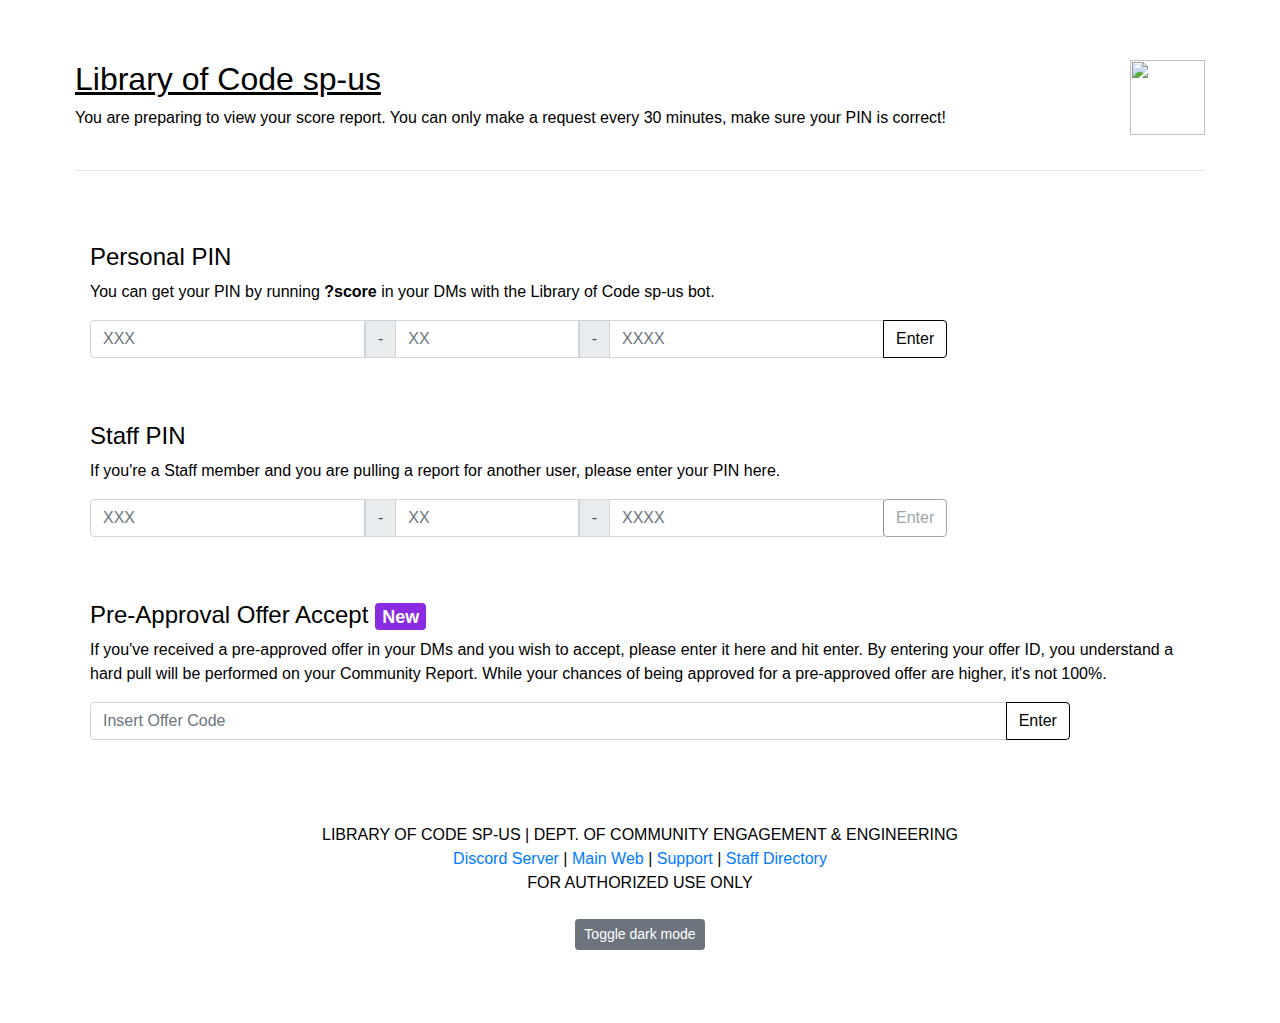
==== index.html @ b96d45d5 "Added Meta Tags and fixed some dark theme problems" ====
<!--
  Library of Code sp-us | Department of Engineering
  Originally written by: Matthew, AD, FSEN <matthew@staff.libraryofcode.org>
  Modified by: TheGreench, AS, ENG-I <greench@staff.libraryofcode.org>
    COPYRIGHT 2020
-->

<!DOCTYPE html>
<head lang="en">
    <title>Community Score Report</title>
    <!-- Links -->
    <link rel="stylesheet" href="//maxcdn.bootstrapcdn.com/bootstrap/4.0.0/css/bootstrap.min.css" integrity="sha384-Gn5384xqQ1aoWXA+058RXPxPg6fy4IWvTNh0E263XmFcJlSAwiGgFAW/dAiS6JXm" crossorigin="anonymous">
    <link rel="icon" type="image/png" href="//static.libraryofcode.org/library_of_code_comm_red.png">
    <!-- Metas -->
    <meta charset="UTF-8">
    <meta name="viewport" content="width=device-width, initial-scale=1, shrink-to-fit=no">
    <meta name="description" content="This web is used to get information about the score of user in the LOC server.">
    <meta name="keywords" content="LOC, Discord, Jira">
    <meta name="author" content="Library of Code sp-us | Department of Engineering">
    <meta name="url" content="//report.libraryofcode.org/">
    <meta name="image" content="//static.libraryofcode.org/library_of_code_comm_red.png">
    <meta name="theme-color" content="#ee831b">
    <!-- Scripts -->
    <script>
      function visible(id) {
        document.getElementById(id).style.display = "block";
      }
      function invisible(id) {
        document.getElementById(id).style.display = "none";
      }
      async function offer() {
        const code = document.getElementById('offer').value;
        if (!code) return visible('invalidKey');
        const url = `https://loc.sh/int/offer/?code=${code}`;

        const fetched = await fetch(url);
        const accessDenied = 'Your access to this service has been denied.\nYou can access every 30 minutes.';
        if (fetched.status === 400 || fetched.status === 401 || fetched.status === 403 || fetched.status === 429) return visible('paKDenied');
        if (fetched.status >= 500) return visible('serviceE');
        invisible('pre');
        visible('offer-accepted');
        alert('This offer has been accepted, you may now close this tab.');
      }
      async function submit() {
        const pin1 = document.getElementById('pin1').value;
        if (!pin1 || pin1.length < 3 || pin1.length > 3) return visible('invalidPIN');
        const pin2 = document.getElementById('pin2').value;
        if (!pin2 || pin2.length < 2 || pin2.length > 2) return visible('invalidPIN');
        const pin3 = document.getElementById('pin3').value;
        if (!pin3 || pin3.length < 4 || pin3.length > 4) return visible('invalidPIN');
        let url = `https://loc.sh/int/score/?pin=${pin1}-${pin2}-${pin3}`;
        const staffPin1 = document.getElementById('staff-pin1').value;
        const staffPin2 = document.getElementById('staff-pin2').value;
        const staffPin3 = document.getElementById('staff-pin3').value;
        const combinedStaff = staffPin1 + staffPin2 + staffPin3;
        if (combinedStaff && combinedStaff.length === 9) url += `&staff=${staffPin1}-${staffPin2}-${staffPin3}`;
        const fetched = await fetch(url);
        const accessDenied = 'Your access to this service has been denied.\nYou can access every 30 minutes.';
        // if (fetched.status === 400 || fetched.status === 401 || fetched.status === 403 || fetched.status === 429) return alert(accessDenied);
        if (fetched.status === 400 || fetched.status === 401 || fetched.status === 403 || fetched.status === 429) return visible('denied');
        if (fetched.status >= 500) return visible('serviceE');
        const data = await fetched.json();
        invisible('pre');
        document.getElementById('lastUpdated').innerHTML = `<strong>Last updated:</strong> <span class="ScoreColorP">${new Date(data.lastUpdated).toLocaleString('en-us')}</span>`;
        document.getElementById('name').innerHTML = `<strong>Name:</strong> <span class="ScoreColorP">${data.name}</span>`;
        document.getElementById('id').innerHTML = `<strong>ID:</strong> <span class="ScoreColorP">${data.userID}</span>`;
        document.getElementById('pin').innerHTML = `<strong>PIN:</strong> <span class="ScoreColorP">${data.pin}</span>`;
        document.getElementById('total').innerHTML = `<strong>[-] Community Score:</strong> <span class="ScoreColorP">${data.score}</span>`;
        document.getElementById('activity').innerHTML = `<strong>[-] Activity:</strong> <span class="ScoreColorP">${data.activityScore}</span>`;
        document.getElementById('roles').innerHTML = `<strong>[-] Roles:</strong> <span class="ScoreColorP">${data.roleScore}</span>`;
        document.getElementById('moderation').innerHTML = `<strong>[-] Moderation:</strong> <span class="ScoreColorP">${data.moderationScore}</span>`;
        document.getElementById('cs').innerHTML = `<strong>[-] Cloud Services:</strong> <span class="ScoreColorP">${data.cloudServicesScore}</span>`;
        document.getElementById('other').innerHTML = `<strong>[-] Other:</strong> <span class="ScoreColorP">${data.otherScore}</span>`;
        document.getElementById('misc').innerHTML = `<strong>[-] Misc:</strong> <span class="ScoreColorP">${data.miscScore}</span>`;

        const hard = document.getElementById('hard');
        for (const pull of data.inquiries.sort((a, b) => b.date > a.date)) {
          const row = hard.insertRow();
          row.insertCell().innerHTML = pull.name.toUpperCase();
          row.insertCell().innerHTML = pull.reason;
          row.insertCell().innerHTML = new Date(pull.date).toLocaleString('en-us');
          document.getElementById('hardCount').innerHTML = `<span class="ScoreColorP">${data.inquiries.length}</span>`;
        }
        const soft = document.getElementById('soft');
        for (const pull of data.softInquiries.sort((a, b) => b.date > a.date)) {
          const row = soft.insertRow();
          row.insertCell().innerHTML = pull.name.toUpperCase();
          row.insertCell().innerHTML = new Date(pull.date).toLocaleString('en-us');
          document.getElementById('softCount').innerHTML = `<span class="ScoreColorP">${data.softInquiries.length}</span>`;
        }
        visible('post');
      }
    </script>
    <!-- Style -->
    <style>
        body {
          padding: 25px;
          background-color: white;
          color: #000000;
          --scoreColorP: #2800db;
        }
        .dark-mode {
          background-color: #3f3e3e;
          color: white;
          --enterB-bg: #232429;
          --enterBBorder-bg: white;
          --enterB-color: white;
          --scoreColorP: #dbcc00;
        }
        #pre, #post {
            margin: 35px;
        }
        #pre .headerH1 {
            text-decoration: underline;
        }
        #HASH {
            display: flex;
            justify-content: space-between;
        }
        .ScoreColorP {
            color: var(--scoreColorP);
        }
        #enterB {
          background-color: var(--enterB-bg);
          border-color: var(--enterBBorder-bg);
          color: var(--enterB-color);
        }
        #enterB:hover {
            background-color: green;
        }
        .modal-content {
          border: 1px solid rgb(223, 0, 0);
        }
        #closeBtn {
          background-color: red;
          border-color: none !important;
        }
        #closeBtn:hover {
          background-color: green;
          border-color: none !important;
        }
    </style>
</head>
<body>
    <!-- Main Div -->
    <div class="container-fluid" id="page-container">
        <!-- Body Div -->
        <div id="content-wrap">
            <!-- Verification Page Div -->
            <div id="pre">
                <div class="header" id="HASH">
                    <div>
                        <h2 class="headerH1">Library of Code sp-us</h2>
                        <p>You are preparing to view your score report. You can only make a request every 30 minutes, make sure your PIN is correct!</p>
                    </div>
                    <img src="https://static.libraryofcode.org/library_of_code_comm_red.png" height="75px" width="75px">
                </div>
                <hr class="my-4">
                <br><br>
                <!-- Personal PIN -->
                <div class="container-fluid" id="pre-two">
                    <h4>Personal PIN</h4>
                    <p>You can get your PIN by running <strong>?score</strong> in your DMs with the Library of Code sp-us bot.</p>
                    <div class="input-group mb-3">
                        <input id="pin1" type="text" class="form-control col-md-3" placeholder="XXX" aria-label="pin" aria-describedby="basic-addon" maxlength="3">
                        <!-- - -->
                        <div class="input-group-prepend">
                            <span class="input-group-text" id="basic-addon">-</span>
                        </div>
                        <input id="pin2" type="text" class="form-control col-md-2" placeholder="XX" aria-label="pin" aria-describedby="basic-addon2" maxlength="2">
                        <!-- - -->
                        <div class="input-group-prepend">
                            <span class="input-group-text" id="basic-addon2">-</span>
                        </div>
                        <input id="pin3" type="text" class="form-control col-md-3" placeholder="XXXX" aria-label="pin" aria-describedby="basic-addon3" maxlength="4">
                        <!-- Submit Personal Pin -->
                        <div class="input-group-append">
                            <button class="btn btn-outline-secondary" type="submit" onclick="js:submit()" id="enterB">Enter</button>
                        </div>
                    </div>
                </div>
                <!-- Staff PIN -->
                <div class="container-fluid" id="pre-two">
                    <br><br>
                    <h4>Staff PIN</h4>
                    <p>If you're a Staff member and you are pulling a report for another user, please enter your PIN here.</p>
                    <div class="input-group mb-3">
                        <input id="staff-pin1" type="text" class="form-control col-md-3" placeholder="XXX" aria-label="pin" aria-describedby="basic-addon" maxlength="3">
                        <!-- - -->
                        <div class="input-group-prepend">
                            <span class="input-group-text" id="basic-addon1">-</span>
                        </div>
                        <input id="staff-pin2" type="text" class="form-control col-md-2" placeholder="XX" aria-label="pin" aria-describedby="basic-addon2" maxlength="2">
                        <!-- - -->
                        <div class="input-group-prepend">
                            <span class="input-group-text" id="basic-addon2">-</span>
                        </div>
                        <input id="staff-pin3" type="text" class="form-control col-md-3" placeholder="XXXX" aria-label="pin" aria-describedby="basic-addon3" maxlength="4">
                        <fieldset disabled>
                            <div class="input-group-append">
                                <button class="btn btn-outline-secondary" type="submit" id="disabledTextInput" id="enterB" data-toggle="tooltip" data-placement="right" title="Disabled">Enter</button>
                            </div>
                        </fieldset>
                    </div>
                </div>
                <!-- Pre Approval Key -->
                <div class="container-fluid" id="pre-two">
                    <br><br>
                    <h4>Pre-Approval Offer Accept <span class="badge badge-secondary" style="background-color: blueviolet;">New</span></h4>
                    <p>If you've received a pre-approved offer in your DMs and you wish to accept, please enter it here and hit enter. By entering your offer ID, you understand a hard pull will be performed on your Community Report. While your chances of being approved for a pre-approved offer are higher, it's not 100%.</p>
                    <div class="input-group mb-3">
                        <input id="offer" type="text" class="form-control col-md-10" placeholder="Insert Offer Code" aria-label="pin" aria-describedby="basic-addon3">
                        <!-- Submit Pre-Approval -->
                        <div class="input-group-append">
                            <button class="btn btn-outline-secondary" type="submit" onclick="js:offer()" id="enterB">Enter</button>
                        </div>
                    </div>
                </div>
            </div>

            <!-- Pre Approval Message -->
            <div id="offer-accepted" style="display: none">
                <h3 id="offer-accepted" style="display: none">Offer Accepted</h3>
                <p id="offer-accepted" style="display: none">This offer has been accepted, you may now close this tab.</p>
            </div>

            <!-- Modal Denied -->
            <div class="modal" tabindex="-1" role="dialog" style="display: none" id="denied">
                <div class="modal-dialog" role="document">
                  <div class="modal-content">
                    <div class="modal-header">
                      <h5 class="modal-title">ERROR: Access Denied</h5>
                      <button type="button" class="close" data-dismiss="modal" aria-label="Close" onclick="js:invisible('denied') && visible('pre')">
                        <span aria-hidden="true">&times;</span>
                      </button>
                    </div>
                    <div class="modal-body">
                      <p>Your access to this service has been denied.<br>You can access every 30 minutes.</p>
                    </div>
                    <div class="modal-footer">
                      <button type="button" class="btn btn-secondary" data-dismiss="modal" onclick="js:invisible('denied') && visible('pre')" id="closeBtn">Close</button>
                    </div>
                  </div>
                </div>
            </div>

            <!-- PA Key Denied -->
            <div class="modal" tabindex="-1" role="dialog" style="display: none" id="paKDenied">
                <div class="modal-dialog" role="document">
                  <div class="modal-content">
                    <div class="modal-header">
                      <h5 class="modal-title">ERROR: Access Denied</h5>
                      <button type="button" class="close" data-dismiss="modal" aria-label="Close" onclick="js:invisible('paKDenied') && visible('pre')">
                        <span aria-hidden="true">&times;</span>
                      </button>
                    </div>
                    <div class="modal-body">
                      <p>The Key you provided is invalid.</p>
                    </div>
                    <div class="modal-footer">
                      <button type="button" class="btn btn-secondary" data-dismiss="modal" onclick="js:invisible('paKDenied') && visible('pre')" id="closeBtn">Close</button>
                    </div>
                  </div>
                </div>
            </div>

            <!-- Invalid PIN -->
            <div class="modal" tabindex="-1" role="dialog" style="display: none" id="invalidPIN">
              <div class="modal-dialog" role="document">
                <div class="modal-content">
                  <div class="modal-header">
                    <h5 class="modal-title">ERROR: Access Denied</h5>
                    <button type="button" class="close" data-dismiss="modal" aria-label="Close" onclick="js:invisible('invalidPIN') && visible('pre')">
                      <span aria-hidden="true">&times;</span>
                    </button>
                  </div>
                  <div class="modal-body">
                    <p>The Personal Indentification Number (PIN) you provided is invalid.</p>
                  </div>
                  <div class="modal-footer">
                    <button type="button" class="btn btn-secondary" data-dismiss="modal" onclick="js:invisible('invalidPIN') && visible('pre')" id="closeBtn">Close</button>
                  </div>
                </div>
              </div>
            </div>

            <!-- Invalid Key -->
            <div class="modal" tabindex="-1" role="dialog" style="display: none" id="invalidKey">
              <div class="modal-dialog" role="document">
                <div class="modal-content">
                  <div class="modal-header">
                    <h5 class="modal-title">ERROR: Access Denied</h5>
                    <button type="button" class="close" data-dismiss="modal" aria-label="Close" onclick="js:invisible('invalidKey') && visible('pre')">
                      <span aria-hidden="true">&times;</span>
                    </button>
                  </div>
                  <div class="modal-body">
                    <p>You must supply an Offer Code to continue.</p>
                  </div>
                  <div class="modal-footer">
                    <button type="button" class="btn btn-secondary" data-dismiss="modal" onclick="js:invisible('invalidKey') && visible('pre')" id="closeBtn">Close</button>
                  </div>
                </div>
              </div>
            </div>

            <!-- 500 Service Modal -->
            <div class="modal" tabindex="-1" role="dialog" style="display: none" id="serviceE">
              <div class="modal-dialog" role="document">
                <div class="modal-content">
                  <div class="modal-header">
                    <h5 class="modal-title">ERROR: Server Error</h5>
                    <button type="button" class="close" data-dismiss="modal" aria-label="Close" onclick="js:invisible('serviceE') && visible('pre')">
                      <span aria-hidden="true">&times;</span>
                    </button>
                  </div>
                  <div class="modal-body">
                    <p>The service is currently experiencing issues processing, please try again later.</p>
                  </div>
                  <div class="modal-footer">
                    <button type="button" class="btn btn-secondary" data-dismiss="modal" onclick="js:invisible('serviceE') && visible('pre')" id="closeBtn">Close</button>
                  </div>
                </div>
              </div>
            </div>

            <!-- User Page Div-->
            <div id="post" style="display: none">
                    <!-- Head -->
                    <div class="header" id="HASH">
                        <div>
                            <h2 class="headerH1">Library of Code sp-us | Community Report</h2>
                            <p>This information is confidential and only for authorized use.</p>
                        </div>
                        <img src="https://static.libraryofcode.org/library_of_code_comm_red.png" height="75px" width="75px">
                    </div>
                    <hr class="my-4">
                    <br>
                    <!-- Personal Info Box-->
                    <h4>Personal Information</h4>
                    <div style="padding: 8px; display: block; border: 1px solid black;">
                        <p id="name"></p>
                        <p id="id"></p>
                        <p id="pin"></p>
                    </div>
                    <br>
                    <!-- Score Box -->
                    <h4>Score</h4>
                    <p id="lastUpdated"></p>
                    <div style="padding: 8px; display: block; border: 1px solid black;">
                        <p id="total"></p>
                        <p id="activity"></p>
                        <p id="roles"></p>
                        <p id="moderation"></p>
                        <p id="cs"></p>
                        <p id="other"></p>
                        <p id="misc"></p>
                    </div>
                    <br>
                    <!-- Hard Pulls Table -->
                    <h4>Hard Inquiries | <span id="hardCount"></span> | <span><a class="btn btn-secondary btn-sm" data-toggle="collapse" href="#Collapse1" role="button" aria-expanded="false" aria-controls="Collapse1">Toggle Hard Inquiries</a></span></h4>
                    <p>All your inquiries will be labeled here, regardless of their age. They will stop impacting your score after 3 months.</p>
                    <div class="row">
                      <div class="col">
                        <div class="collapse multi-collapse" id="Collapse1">
                          <div class="card card-body">
                            <table class="table table-bordered table-striped" id="hard">
                              <thead class="thead-light">
                                  <tr>
                                      <th scope="col"><strong>Department/Service</strong></th>
                                      <th scope="col"><strong>Reason</strong></th>
                                      <th scope="col"><strong>Date</strong></th>
                                  </tr>
                              </thead>
                            </table>
                          </div>
                        </div>
                      </div>
                    </div>
                    <br>
                    <!-- Soft Pulls Table -->
                    <h4>Soft Inquiries | <span id="softCount"></span> | <span><a class="btn btn-secondary btn-sm" data-toggle="collapse" href="#Collapse2" role="button" aria-expanded="false" aria-controls="Collapse2">Toggle Soft Inquiries</a></span></h4>
                    <p>Soft Inquiries are pulls initiated by Staff members or even yourself to re-evaluate existing eligibility or just to check the report for informational purposes. Soft Inquiries will not count in your Community Score.</p>
                    <div class="row">
                      <div class="col">
                        <div class="collapse multi-collapse" id="Collapse2">
                          <div class="card card-body">
                            <table class="table table-bordered table-striped" id="soft">
                              <thead class="thead-light">
                                  <tr>
                                      <th scope="col"><strong>Department/Service or Name</strong></th>
                                      <th scope="col"><strong>Date</strong></th>
                                  </tr>
                              </thead>
                            </table>
                          </div>
                        </div>
                      </div>
                    </div>
            </div>
        </div>

          <!-- Footer -->
        <br><br>
        <footer class="text-center font-weight-light text-monospace" id="footer">
              LIBRARY OF CODE SP-US | DEPT. OF COMMUNITY ENGAGEMENT & ENGINEERING
              <br>
              <a href="https://loc.sh/discord">Discord Server</a> | <a href="//libraryofcode.org">Main Web</a> | <a href="https://loc.sh/support">Support</a> | <a href="///directory.libraryofcode.org">Staff Directory</a> 
              <br>
              FOR AUTHORIZED USE ONLY
              <br>
              <br>
              <button onclick="myFunction()" class="btn btn-secondary btn-sm">Toggle dark mode</button>
        </footer>
        <br><br>
    </div>

    <!-- Scripts -->
    <script src="https://code.jquery.com/jquery-3.2.1.slim.min.js" integrity="sha384-KJ3o2DKtIkvYIK3UENzmM7KCkRr/rE9/Qpg6aAZGJwFDMVNA/GpGFF93hXpG5KkN" crossorigin="anonymous"></script>
    <script src="https://cdnjs.cloudflare.com/ajax/libs/popper.js/1.12.9/umd/popper.min.js" integrity="sha384-ApNbgh9B+Y1QKtv3Rn7W3mgPxhU9K/ScQsAP7hUibX39j7fakFPskvXusvfa0b4Q" crossorigin="anonymous"></script>
    <script src="https://maxcdn.bootstrapcdn.com/bootstrap/4.0.0/js/bootstrap.min.js" integrity="sha384-JZR6Spejh4U02d8jOt6vLEHfe/JQGiRRSQQxSfFWpi1MquVdAyjUar5+76PVCmYl" crossorigin="anonymous"></script>
    <script>
      $(document).ready(function() {
        $('[data-toggle="toggle"]').change(function(){
          $(this).parents().next('.hide').toggle();
        });
      });
    </script>
    <script>
      function myFunction() {
         var element = document.body;
         element.classList.toggle("dark-mode");
      }
    </script>
  </body>
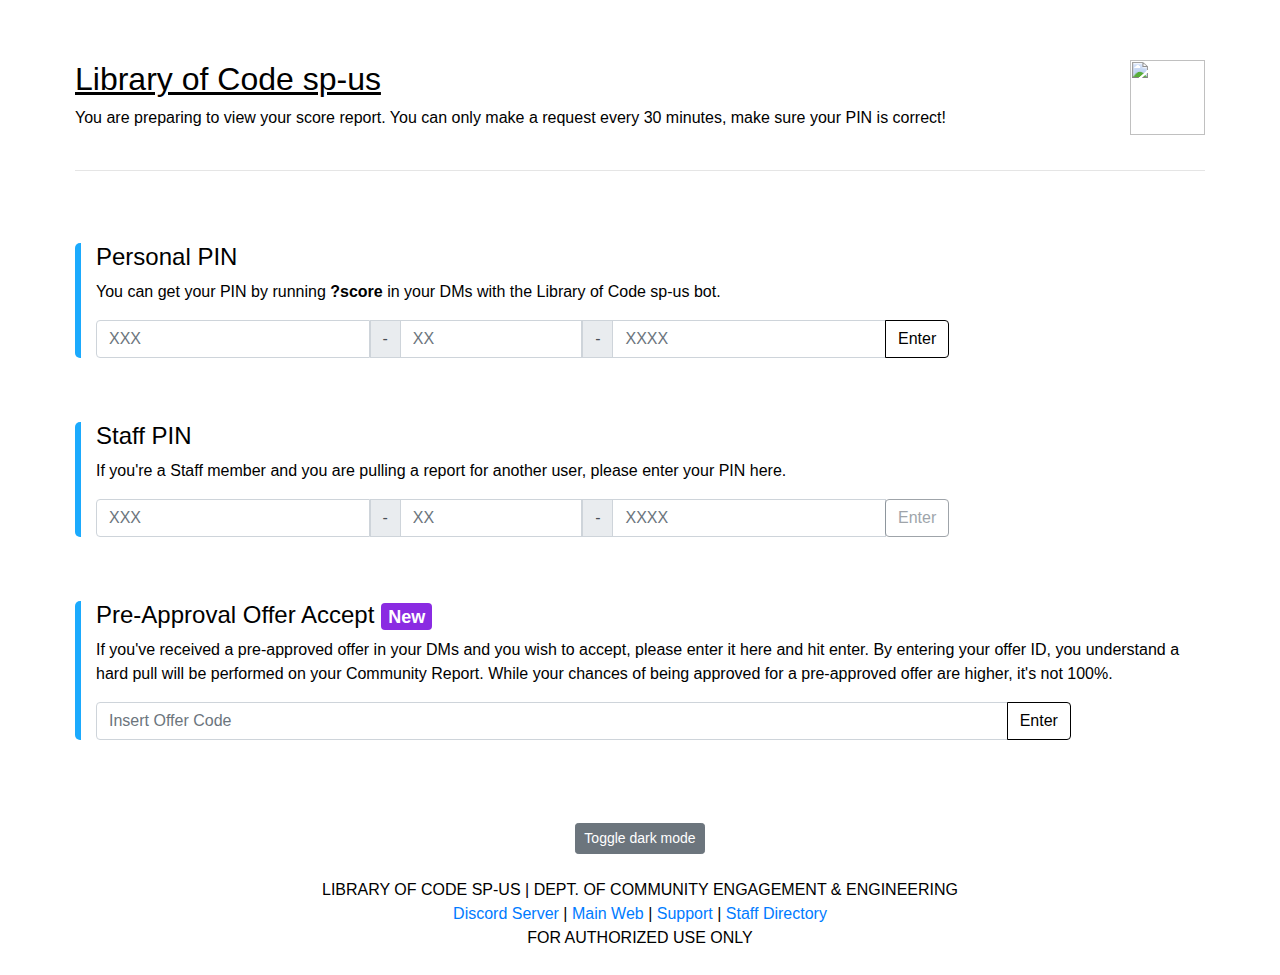
==== commit cfcf07d3: "Added more Styling a+ Fixed Dark Theme" ====
--- a/index.html
+++ b/index.html
@@ -3,6 +3,7 @@
   Library of Code sp-us | Department of Engineering
   Originally written by: Matthew, AD, FSEN <matthew@staff.libraryofcode.org>
   Modified by: TheGreench, AS, ENG-I <greench@staff.libraryofcode.org>
+    Last Update: Saturday, October 17, 2020
     COPYRIGHT 2020
 -->
 
@@ -16,7 +17,7 @@
     <meta charset="UTF-8">
     <meta name="viewport" content="width=device-width, initial-scale=1, shrink-to-fit=no">
     <meta name="description" content="This web is used to get information about the score of user in the LOC server.">
-    <meta name="keywords" content="LOC, Discord, Jira">
+    <meta name="keywords" content="LOC, Discord, Jira, Library of Code">
     <meta name="author" content="Library of Code sp-us | Department of Engineering">
     <meta name="url" content="//report.libraryofcode.org/">
     <meta name="image" content="//static.libraryofcode.org/library_of_code_comm_red.png">
@@ -94,52 +95,66 @@
     </script>
     <!-- Style -->
     <style>
-        body {
-          padding: 25px;
-          background-color: white;
-          color: #000000;
-          --scoreColorP: #2800db;
-        }
-        .dark-mode {
-          background-color: #3f3e3e;
-          color: white;
-          --enterB-bg: #232429;
-          --enterBBorder-bg: white;
-          --enterB-color: white;
-          --scoreColorP: #dbcc00;
-        }
-        #pre, #post {
-            margin: 35px;
-        }
-        #pre .headerH1 {
-            text-decoration: underline;
-        }
-        #HASH {
-            display: flex;
-            justify-content: space-between;
-        }
-        .ScoreColorP {
-            color: var(--scoreColorP);
-        }
-        #enterB {
-          background-color: var(--enterB-bg);
-          border-color: var(--enterBBorder-bg);
-          color: var(--enterB-color);
-        }
-        #enterB:hover {
-            background-color: green;
-        }
-        .modal-content {
-          border: 1px solid rgb(223, 0, 0);
-        }
-        #closeBtn {
-          background-color: red;
-          border-color: none !important;
-        }
-        #closeBtn:hover {
-          background-color: green;
-          border-color: none !important;
-        }
+      body {
+        padding: 25px;
+        background-color: #ffffff;
+        color: #000000;
+        --scoreColorP: #2800db;
+        --pt2b-color: #1baafd;
+        --footer-bg: #1f1f1f;
+        --footer-color: #ffffff;
+      }
+      .dark-mode {
+        background-color: #3f3e3e;
+        color: white;
+        --enterB-bg: #232429;
+        --enterBBorder-bg: white;
+        --enterB-color: white;
+        --scoreColorP: #dbcc00;
+        --color-tl: black !important;
+        --pt2b-color: #dbcc00;
+        --footer-bg: #1f1f1f;
+        --footer-color: #fff6f6;
+      }
+      #pre, #post {
+        margin: 35px;
+      }
+      #pre .headerH1 {
+        text-decoration: underline;
+      }
+      #HASH {
+        display: flex;
+        justify-content: space-between;
+      }
+      .ScoreColorP {
+        color: var(--scoreColorP);
+      }
+      #enterB {
+        background-color: var(--enterB-bg);
+        border-color: var(--enterBBorder-bg);
+        color: var(--enterB-color);
+      }
+      #enterB:hover {
+        background-color: green;
+      }
+      .modal-content {
+        border: 1px solid rgb(223, 0, 0);
+      }
+      #closeBtn {
+        background-color: red;
+        border-color: none !important;
+      }
+      #closeBtn:hover {
+        background-color: green;
+        border-color: none !important;
+      }
+      .thead-light {
+        color: var(--color-tl);
+      }
+      #pre-two {
+        border-left: 6px solid var(--pt2b-color);
+        border-radius: 5px;
+      }
     </style>
 </head>
 <body>
@@ -147,8 +162,8 @@
     <div class="container-fluid" id="page-container">
         <!-- Body Div -->
         <div id="content-wrap">
-            <!-- Verification Page Div -->
-            <div id="pre">
+          <!-- Verification Page Div -->
+          <div id="pre">
                 <div class="header" id="HASH">
                     <div>
                         <h2 class="headerH1">Library of Code sp-us</h2>
@@ -180,9 +195,9 @@
                         </div>
                     </div>
                 </div>
+                <br><br>
                 <!-- Staff PIN -->
                 <div class="container-fluid" id="pre-two">
-                    <br><br>
                     <h4>Staff PIN</h4>
                     <p>If you're a Staff member and you are pulling a report for another user, please enter your PIN here.</p>
                     <div class="input-group mb-3">
@@ -197,6 +212,7 @@
                             <span class="input-group-text" id="basic-addon2">-</span>
                         </div>
                         <input id="staff-pin3" type="text" class="form-control col-md-3" placeholder="XXXX" aria-label="pin" aria-describedby="basic-addon3" maxlength="4">
+                        <!-- <button  class="btn btn-outline-secondary" type="submit" onclick="js:submit()" id="enterB">Enter</button> -->
                         <fieldset disabled>
                             <div class="input-group-append">
                                 <button class="btn btn-outline-secondary" type="submit" id="disabledTextInput" id="enterB" data-toggle="tooltip" data-placement="right" title="Disabled">Enter</button>
@@ -204,9 +220,9 @@
                         </fieldset>
                     </div>
                 </div>
+                <br><br>
                 <!-- Pre Approval Key -->
                 <div class="container-fluid" id="pre-two">
-                    <br><br>
                     <h4>Pre-Approval Offer Accept <span class="badge badge-secondary" style="background-color: blueviolet;">New</span></h4>
                     <p>If you've received a pre-approved offer in your DMs and you wish to accept, please enter it here and hit enter. By entering your offer ID, you understand a hard pull will be performed on your Community Report. While your chances of being approved for a pre-approved offer are higher, it's not 100%.</p>
                     <div class="input-group mb-3">
@@ -217,16 +233,16 @@
                         </div>
                     </div>
                 </div>
-            </div>
-
-            <!-- Pre Approval Message -->
-            <div id="offer-accepted" style="display: none">
+          </div>
+
+          <!-- Pre Approval Message -->
+          <div id="offer-accepted" style="display: none">
                 <h3 id="offer-accepted" style="display: none">Offer Accepted</h3>
                 <p id="offer-accepted" style="display: none">This offer has been accepted, you may now close this tab.</p>
-            </div>
-
-            <!-- Modal Denied -->
-            <div class="modal" tabindex="-1" role="dialog" style="display: none" id="denied">
+          </div>
+
+          <!-- Modal Denied -->
+          <div class="modal" tabindex="-1" role="dialog" style="display: none" id="denied">
                 <div class="modal-dialog" role="document">
                   <div class="modal-content">
                     <div class="modal-header">
@@ -243,10 +259,10 @@
                     </div>
                   </div>
                 </div>
-            </div>
-
-            <!-- PA Key Denied -->
-            <div class="modal" tabindex="-1" role="dialog" style="display: none" id="paKDenied">
+          </div>
+
+          <!-- PA Key Denied -->
+          <div class="modal" tabindex="-1" role="dialog" style="display: none" id="paKDenied">
                 <div class="modal-dialog" role="document">
                   <div class="modal-content">
                     <div class="modal-header">
@@ -263,10 +279,10 @@
                     </div>
                   </div>
                 </div>
-            </div>
-
-            <!-- Invalid PIN -->
-            <div class="modal" tabindex="-1" role="dialog" style="display: none" id="invalidPIN">
+          </div>
+
+          <!-- Invalid PIN -->
+          <div class="modal" tabindex="-1" role="dialog" style="display: none" id="invalidPIN">
               <div class="modal-dialog" role="document">
                 <div class="modal-content">
                   <div class="modal-header">
@@ -283,10 +299,10 @@
                   </div>
                 </div>
               </div>
-            </div>
-
-            <!-- Invalid Key -->
-            <div class="modal" tabindex="-1" role="dialog" style="display: none" id="invalidKey">
+          </div>
+
+          <!-- Invalid Key -->
+          <div class="modal" tabindex="-1" role="dialog" style="display: none" id="invalidKey">
               <div class="modal-dialog" role="document">
                 <div class="modal-content">
                   <div class="modal-header">
@@ -303,10 +319,10 @@
                   </div>
                 </div>
               </div>
-            </div>
-
-            <!-- 500 Service Modal -->
-            <div class="modal" tabindex="-1" role="dialog" style="display: none" id="serviceE">
+          </div>
+
+          <!-- 500 Service Modal -->
+          <div class="modal" tabindex="-1" role="dialog" style="display: none" id="serviceE">
               <div class="modal-dialog" role="document">
                 <div class="modal-content">
                   <div class="modal-header">
@@ -323,10 +339,10 @@
                   </div>
                 </div>
               </div>
-            </div>
-
-            <!-- User Page Div-->
-            <div id="post" style="display: none">
+          </div>
+
+          <!-- User Page Div-->
+          <div id="post" style="display: none">
                     <!-- Head -->
                     <div class="header" id="HASH">
                         <div>
@@ -398,22 +414,21 @@
                         </div>
                       </div>
                     </div>
-            </div>
+          </div>
         </div>
 
-          <!-- Footer -->
+        <!-- Footer -->
         <br><br>
         <footer class="text-center font-weight-light text-monospace" id="footer">
-              LIBRARY OF CODE SP-US | DEPT. OF COMMUNITY ENGAGEMENT & ENGINEERING
-              <br>
-              <a href="https://loc.sh/discord">Discord Server</a> | <a href="//libraryofcode.org">Main Web</a> | <a href="https://loc.sh/support">Support</a> | <a href="///directory.libraryofcode.org">Staff Directory</a> 
-              <br>
-              FOR AUTHORIZED USE ONLY
-              <br>
-              <br>
-              <button onclick="myFunction()" class="btn btn-secondary btn-sm">Toggle dark mode</button>
+          <button onclick="myFunction()" class="btn btn-secondary btn-sm">Toggle dark mode</button>
+          <br><br>
+          LIBRARY OF CODE SP-US | DEPT. OF COMMUNITY ENGAGEMENT & ENGINEERING
+          <br>
+          <a href="https://loc.sh/discord">Discord Server</a> | <a href="//libraryofcode.org">Main Web</a> | <a href="https://loc.sh/support">Support</a> | <a href="///directory.libraryofcode.org">Staff Directory</a> 
+          <br>
+          FOR AUTHORIZED USE ONLY
+          <br>
         </footer>
-        <br><br>
     </div>
 
     <!-- Scripts -->
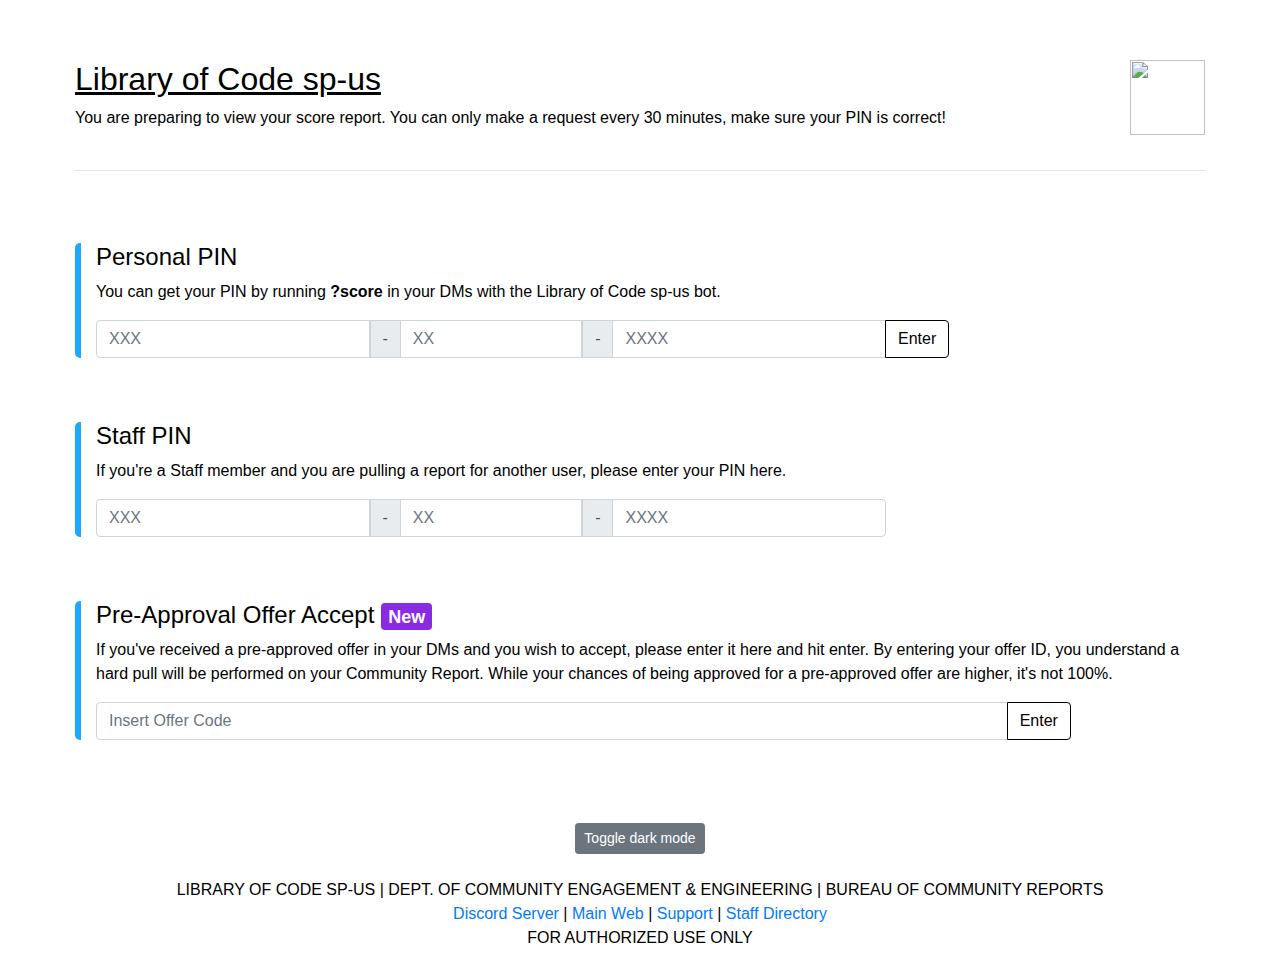
==== commit 7bae6353: "Fixed issues + updates" ====
--- a/index.html
+++ b/index.html
@@ -2,8 +2,7 @@
 <!--
   Library of Code sp-us | Department of Engineering
   Originally written by: Matthew, AD, FSEN <matthew@staff.libraryofcode.org>
-  Modified by: TheGreench, AS, ENG-I <greench@staff.libraryofcode.org>
-    Last Update: Saturday, October 17, 2020
+  Modified by: TheGreench, ST <thegreench@staff.libraryofcode.org>
     COPYRIGHT 2020
 -->
 
@@ -23,6 +22,7 @@
     <meta name="image" content="//static.libraryofcode.org/library_of_code_comm_red.png">
     <meta name="theme-color" content="#ee831b">
     <!-- Scripts -->
+    <script src="https://cdnjs.cloudflare.com/ajax/libs/moment.js/2.29.1/moment.min.js" integrity="sha512-qTXRIMyZIFb8iQcfjXWCO8+M5Tbc38Qi5WzdPOYZHIlZpzBHG3L3by84BBBOiRGiEb7KKtAOAs5qYdUiZiQNNQ==" crossorigin="anonymous"></script>
     <script>
       function visible(id) {
         document.getElementById(id).style.display = "block";
@@ -33,7 +33,7 @@
       async function offer() {
         const code = document.getElementById('offer').value;
         if (!code) return visible('invalidKey');
-        const url = `https://loc.sh/int/offer/?code=${code}`;
+        const url = `https://comm.libraryofcode.org/report/offer/?code=${code}`;
 
         const fetched = await fetch(url);
         const accessDenied = 'Your access to this service has been denied.\nYou can access every 30 minutes.';
@@ -50,7 +50,7 @@
         if (!pin2 || pin2.length < 2 || pin2.length > 2) return visible('invalidPIN');
         const pin3 = document.getElementById('pin3').value;
         if (!pin3 || pin3.length < 4 || pin3.length > 4) return visible('invalidPIN');
-        let url = `https://loc.sh/int/score/?pin=${pin1}-${pin2}-${pin3}`;
+        let url = `https://comm.libraryofcode.org/report/web/?pin=${pin1}-${pin2}-${pin3}`;
         const staffPin1 = document.getElementById('staff-pin1').value;
         const staffPin2 = document.getElementById('staff-pin2').value;
         const staffPin3 = document.getElementById('staff-pin3').value;
@@ -78,9 +78,11 @@
         const hard = document.getElementById('hard');
         for (const pull of data.inquiries.sort((a, b) => b.date > a.date)) {
           const row = hard.insertRow();
+          row.insertCell().innerHTML = pull.id || 'N/A';
           row.insertCell().innerHTML = pull.name.toUpperCase();
           row.insertCell().innerHTML = pull.reason;
           row.insertCell().innerHTML = new Date(pull.date).toLocaleString('en-us');
+          row.insertCell().innerHTML = `${moment(pull.date).add(1460, 'hours').fromNow()} | ${moment(pull.date).add(1460, 'hours').calendar()}`;
           document.getElementById('hardCount').innerHTML = `<span class="ScoreColorP">${data.inquiries.length}</span>`;
         }
         const soft = document.getElementById('soft');
@@ -110,9 +112,9 @@
         --enterB-bg: #232429;
         --enterBBorder-bg: white;
         --enterB-color: white;
-        --scoreColorP: #dbcc00;
+        --scoreColorP: #0277bb;
         --color-tl: black !important;
-        --pt2b-color: #dbcc00;
+        --pt2b-color: #0277bb;
         --footer-bg: #1f1f1f;
         --footer-color: #fff6f6;
       }
@@ -136,6 +138,9 @@
       }
       #enterB:hover {
         background-color: green;
+      }
+      .modal {
+        color: var(--modalColor);
       }
       .modal-content {
         border: 1px solid rgb(223, 0, 0);
@@ -213,11 +218,6 @@
                         </div>
                         <input id="staff-pin3" type="text" class="form-control col-md-3" placeholder="XXXX" aria-label="pin" aria-describedby="basic-addon3" maxlength="4">
                         <!-- <button  class="btn btn-outline-secondary" type="submit" onclick="js:submit()" id="enterB">Enter</button> -->
-                        <fieldset disabled>
-                            <div class="input-group-append">
-                                <button class="btn btn-outline-secondary" type="submit" id="disabledTextInput" id="enterB" data-toggle="tooltip" data-placement="right" title="Disabled">Enter</button>
-                            </div>
-                        </fieldset>
                     </div>
                 </div>
                 <br><br>
@@ -376,7 +376,7 @@
                     <br>
                     <!-- Hard Pulls Table -->
                     <h4>Hard Inquiries | <span id="hardCount"></span> | <span><a class="btn btn-secondary btn-sm" data-toggle="collapse" href="#Collapse1" role="button" aria-expanded="false" aria-controls="Collapse1">Toggle Hard Inquiries</a></span></h4>
-                    <p>All your inquiries will be labeled here, regardless of their age. They will stop impacting your score after 3 months.</p>
+                    <p>All your inquiries will be labeled here, regardless of their age. They will stop impacting your score after 2 months.</p>
                     <div class="row">
                       <div class="col">
                         <div class="collapse multi-collapse" id="Collapse1">
@@ -384,9 +384,11 @@
                             <table class="table table-bordered table-striped" id="hard">
                               <thead class="thead-light">
                                   <tr>
+                                      <th scope="col"><strong>ID</strong></th>
                                       <th scope="col"><strong>Department/Service</strong></th>
                                       <th scope="col"><strong>Reason</strong></th>
                                       <th scope="col"><strong>Date</strong></th>
+                                      <th scope="col"><strong>Expiration</strong></th>
                                   </tr>
                               </thead>
                             </table>
@@ -422,9 +424,10 @@
         <footer class="text-center font-weight-light text-monospace" id="footer">
           <button onclick="myFunction()" class="btn btn-secondary btn-sm">Toggle dark mode</button>
           <br><br>
-          LIBRARY OF CODE SP-US | DEPT. OF COMMUNITY ENGAGEMENT & ENGINEERING
+          LIBRARY OF CODE SP-US | DEPT. OF COMMUNITY ENGAGEMENT & ENGINEERING | BUREAU OF COMMUNITY REPORTS
           <br>
-          <a href="https://loc.sh/discord">Discord Server</a> | <a href="//libraryofcode.org">Main Web</a> | <a href="https://loc.sh/support">Support</a> | <a href="///directory.libraryofcode.org">Staff Directory</a> 
+          <a href="https://loc.sh/discord">Discord Server</a> | <a href="//libraryofcode.org">Main Web</a> | <a href="https://loc.sh/support">Support</a> | <a href="///directory.libraryofcode.org">Staff Directory</a>
+
           <br>
           FOR AUTHORIZED USE ONLY
           <br>
@@ -441,6 +444,20 @@
           $(this).parents().next('.hide').toggle();
         });
       });
+      // Button change to Loading on click
+      $(document).ready(function() {
+        $('.btn').on('click', function() {
+          var $this = $(this);
+          var loadingText = '<span class="spinner-border spinner-border-sm" role="status" aria-hidden="true"></span> Loading...';
+          if ($(this).html() !== loadingText) {
+            $this.data('original-text', $(this).html());
+            $this.html(loadingText);
+          }
+          setTimeout(function() {
+            $this.html($this.data('original-text'));
+          }, 1000);
+        });
+      })
     </script>
     <script>
       function myFunction() {
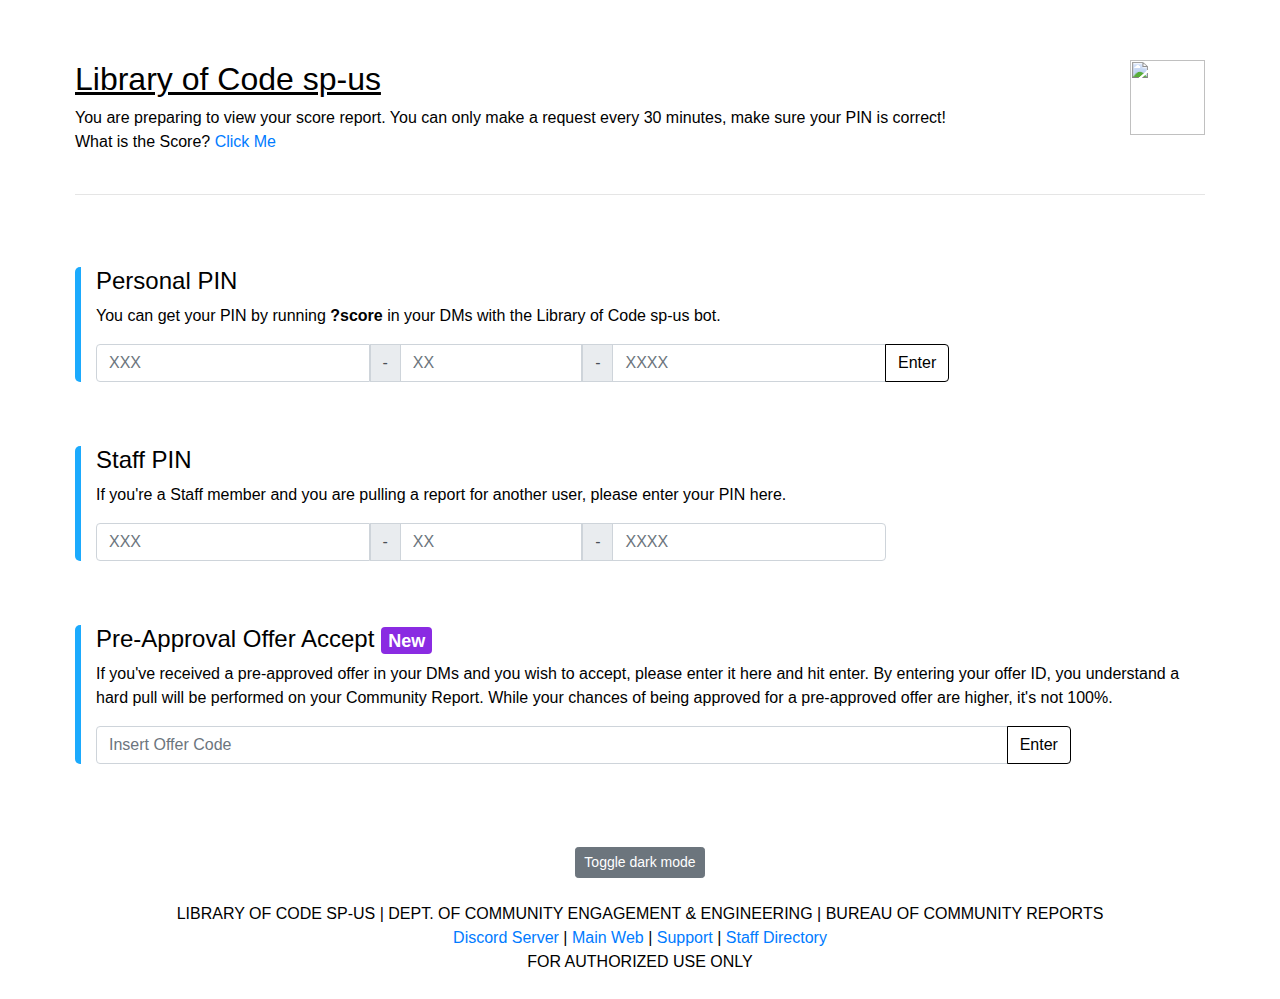
==== commit 6c0214d2: "Update index.html" ====
--- a/index.html
+++ b/index.html
@@ -172,7 +172,11 @@
                 <div class="header" id="HASH">
                     <div>
                         <h2 class="headerH1">Library of Code sp-us</h2>
-                        <p>You are preparing to view your score report. You can only make a request every 30 minutes, make sure your PIN is correct!</p>
+                        <p>
+                          You are preparing to view your score report. You can only make a request every 30 minutes, make sure your PIN is correct!
+                          <br>
+                          What is the Score? <a href="//confluence.libraryofcode.org/display/CI/Community+Score">Click Me</a>
+                        </p>
                     </div>
                     <img src="https://static.libraryofcode.org/library_of_code_comm_red.png" height="75px" width="75px">
                 </div>
